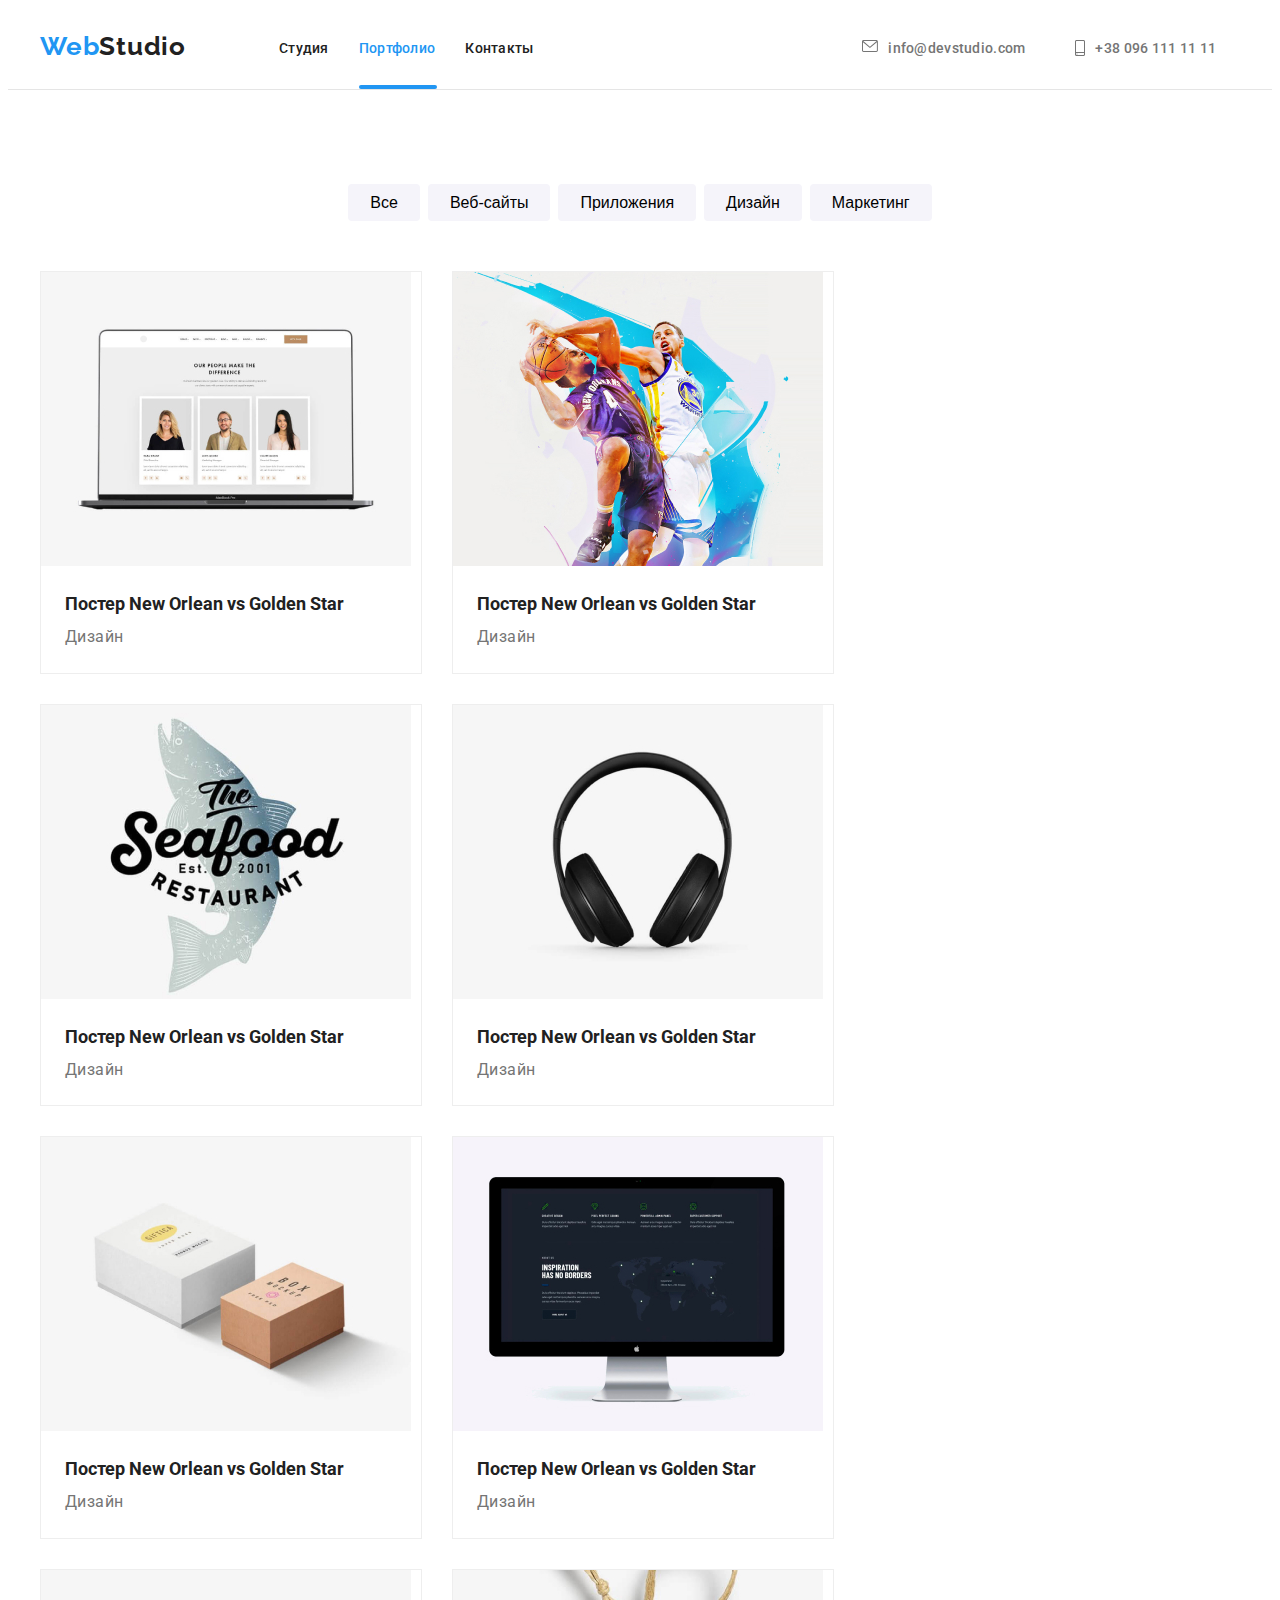
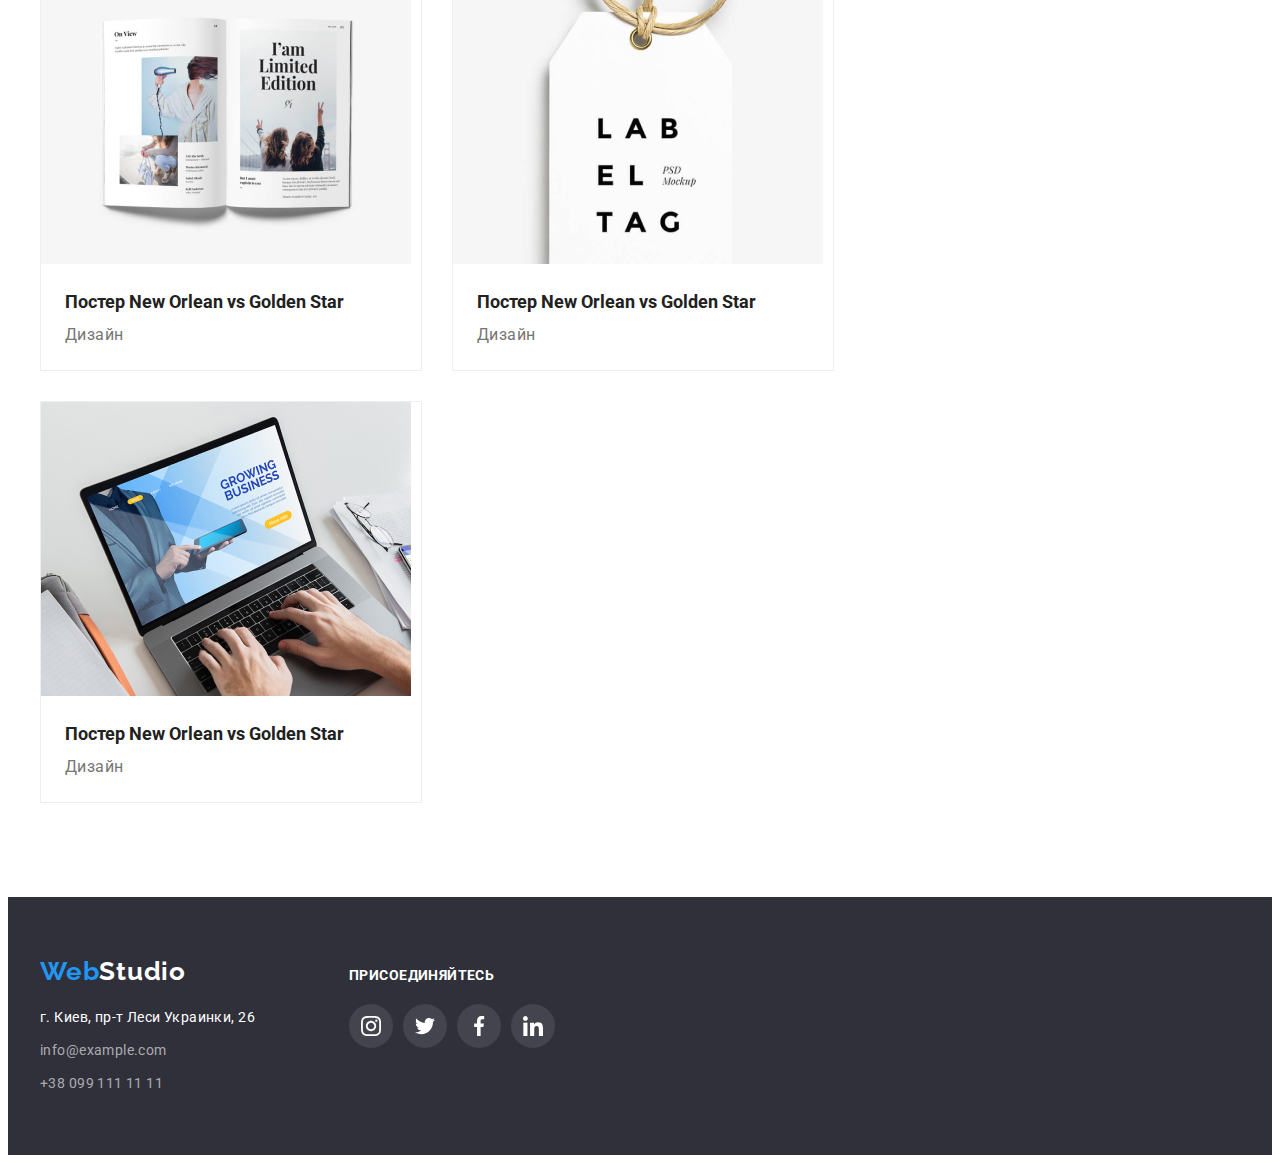
==== portfolio.html @ 20bf2d60 "Перенос" ====
<!DOCTYPE html>
<html lang="ru">

<head>
    <meta charset="UTF-8">
    <meta http-equiv="X-UA-Compatible" content="IE=edge">
    <meta name="viewport" content="width=device-width, initial-scale=1.0">
    <link rel="stylesheet" href="https://cdnjs.cloudflare.com/ajax/libs/modern-normalize/1.1.0/modern-normalize.min.css" integrity="sha512-wpPYUAdjBVSE4KJnH1VR1HeZfpl1ub8YT/NKx4PuQ5NmX2tKuGu6U/JRp5y+Y8XG2tV+wKQpNHVUX03MfMFn9Q==" crossorigin="anonymous" referrerpolicy="no-referrer">
    <link href="https://fonts.googleapis.com/css2?family=Raleway:wght@700&family=Roboto:wght@400;500;700;900&display=swap" rel="stylesheet">
    <link rel="stylesheet" href="./css/styles.css">
    <title> Домашнее задание #5</title>
</head>

<body>
    <header class="page-header">
        <!-- навигация -->
        <div class="container flex-box">
            <nav class="header-flex flex-box">
                <a class="logo link " href="./index.html"><span class="web-logo">Web</span><span class="studio-logo-header">Studio</span></a>
                <ul class="navigation-list flex-box">
                    <li class="nav-item">
                        <a class="nav-link link header-padding" href="./index.html">Студия</a>
                    </li>
                    <li class="nav-item">
                        <a class="nav-link link header-padding partfolio-bottom-line" href="./portfolio.html"><span class="accent-color">Портфолио</span></a>
                    </li>
                    <li class="nav-item">
                        <a class="nav-link link header-padding" href="">Контакты</a>
                    </li>
                </ul>
            </nav>
            <!-- контакты -->
            <ul class="contacts-list ">
                <li class="contacts-item ">
                    <a class="contacts-link link header-padding" href="mailto:info@devstudio.com ">info@devstudio.com
                                <svg class="header-icon-mail " >
                                    <use href="./images/symbol-defs.svg#icon-mail" ></use>
                                </svg>
                    </a>
                </li>
                <li class="contacts-item"> <a class=" contacts-link link header-padding " href="tel:+380961111111 "> +38 096 111 11 11
                                <svg class="header-icon-phone" >
                                    <use href="./images/symbol-defs.svg#icon-phone" ></use>
                                </svg>
            </a>
                </li>
            </ul>
        </div>
    </header>
    <main>
        <!-- партфолио -->
        <section class="sections">
            <div class="container ">
                <h1 class="hidden-title">Партфолио</h1>
                <ul class="buttons-list flex-box">
                    <li class="list-item-buttons"><button type="button" class="partfolio-buttons">Все</button> </li>
                    <li class="list-item-buttons"><button type="button" class="partfolio-buttons">Веб-сайты</button></li>
                    <li class="list-item-buttons"><button type="button" class="partfolio-buttons">Приложения</button></li>
                    <li class="list-item-buttons"><button type="button" class="partfolio-buttons">Дизайн</button></li>
                    <li class="list-item-buttons"><button type="button" class="partfolio-buttons">Маркетинг</button></li>
                </ul>
            </div>
            <div class="container">
                <ul class="partfolio-item-list flex-box">
                    <li class="partfolio-list-item">
                        <a href="" class="partfolio-link">
                            <div class="partfolio-img-wrap">
                                <img src="./images/portfolio/techno-crack-image.jpg" alt="Дизайн постера матча по баскетболу" width="370">
                                <p class="partfolio-image-text-up">Технокряк это современная площадка. Компании используют эту платформу для цифрового шпионажа и атак на защищённые сервера конкурентов.</p>
                            </div>
                            <div class="partfolio-card-text">
                                <h2 class="partfolio-image-name">Постер New Orlean vs Golden Star</h2>
                                <p class="partfolio-image-text">Дизайн</p>
                            </div>
                        </a>
                    </li>
                    <li class="partfolio-list-item">
                        <a href="" class="partfolio-link">
                            <div class="partfolio-img-wrap">
                                <img src="./images/portfolio/new-orlean-vs-golden-star.jpg" alt="Дизайн постера матча по баскетболу" width="370">
                                <p class="partfolio-image-text-up">Технокряк это современная площадка. Компании используют эту платформу для цифрового шпионажа и атак на защищённые сервера конкурентов.</p>
                            </div>
                            <div class="partfolio-card-text">
                                <h2 class="partfolio-image-name">Постер New Orlean vs Golden Star</h2>
                                <p class="partfolio-image-text">Дизайн</p>
                            </div>
                        </a>
                    </li>
                    <li class="partfolio-list-item">
                        <a href="" class="partfolio-link">
                            <div class="partfolio-img-wrap">
                                <img src="./images/portfolio/seafood-restaurant.jpg" alt="Дизайн постера матча по баскетболу" width="370">
                                <p class="partfolio-image-text-up">Технокряк это современная площадка. Компании используют эту платформу для цифрового шпионажа и атак на защищённые сервера конкурентов.</p>
                            </div>
                            <div class="partfolio-card-text">
                                <h2 class="partfolio-image-name">Постер New Orlean vs Golden Star</h2>
                                <p class="partfolio-image-text">Дизайн</p>
                            </div>
                        </a>
                    </li>
                    <li class="partfolio-list-item">
                        <a href="" class="partfolio-link">
                            <div class="partfolio-img-wrap">
                                <img src="./images/portfolio/prime-project.jpg" alt="Дизайн постера матча по баскетболу" width="370">
                                <p class="partfolio-image-text-up">Технокряк это современная площадка. Компании используют эту платформу для цифрового шпионажа и атак на защищённые сервера конкурентов.</p>
                            </div>
                            <div class="partfolio-card-text">
                                <h2 class="partfolio-image-name">Постер New Orlean vs Golden Star</h2>
                                <p class="partfolio-image-text">Дизайн</p>
                            </div>
                        </a>
                    </li>
                    <li class="partfolio-list-item">
                        <a href="" class="partfolio-link">
                            <div class="partfolio-img-wrap">
                                <img src="./images/portfolio/boxes-project.jpg" alt="Дизайн постера матча по баскетболу" width="370">
                                <p class="partfolio-image-text-up">Технокряк это современная площадка. Компании используют эту платформу для цифрового шпионажа и атак на защищённые сервера конкурентов.</p>
                            </div>
                            <div class="partfolio-card-text">
                                <h2 class="partfolio-image-name">Постер New Orlean vs Golden Star</h2>
                                <p class="partfolio-image-text">Дизайн</p>
                            </div>
                        </a>
                    </li>
                    <li class="partfolio-list-item">
                        <a href="" class="partfolio-link">
                            <div class="partfolio-img-wrap">
                                <img src="./images/portfolio/inspiration-has-no-borders.jpg" alt="Дизайн постера матча по баскетболу" width="370">
                                <p class="partfolio-image-text-up">Технокряк это современная площадка. Компании используют эту платформу для цифрового шпионажа и атак на защищённые сервера конкурентов.</p>
                            </div>
                            <div class="partfolio-card-text">
                                <h2 class="partfolio-image-name">Постер New Orlean vs Golden Star</h2>
                                <p class="partfolio-image-text">Дизайн</p>
                            </div>
                        </a>
                    </li>
                    <li class="partfolio-list-item">
                        <a href="" class="partfolio-link">
                            <div class="partfolio-img-wrap">
                                <img src="./images/portfolio/limited-edition.jpg" alt="Дизайн постера матча по баскетболу" width="370">
                                <p class="partfolio-image-text-up">Технокряк это современная площадка. Компании используют эту платформу для цифрового шпионажа и атак на защищённые сервера конкурентов.</p>
                            </div>
                            <div class="partfolio-card-text">
                                <h2 class="partfolio-image-name">Постер New Orlean vs Golden Star</h2>
                                <p class="partfolio-image-text">Дизайн</p>
                            </div>
                        </a>
                    </li>
                    <li class="partfolio-list-item">
                        <a href="" class="partfolio-link">
                            <div class="partfolio-img-wrap">
                                <img src="./images/portfolio/lab-project.jpg" alt="Дизайн постера матча по баскетболу" width="370">
                                <p class="partfolio-image-text-up">Технокряк это современная площадка. Компании используют эту платформу для цифрового шпионажа и атак на защищённые сервера конкурентов.</p>
                            </div>
                            <div class="partfolio-card-text">
                                <h2 class="partfolio-image-name">Постер New Orlean vs Golden Star</h2>
                                <p class="partfolio-image-text">Дизайн</p>
                            </div>
                        </a>
                    </li>
                    <li class="partfolio-list-item">
                        <a href="" class="partfolio-link">
                            <div class="partfolio-img-wrap">
                                <img src="./images/portfolio/growing-business.jpg" alt="Дизайн постера матча по баскетболу" width="370">
                                <p class="partfolio-image-text-up">Технокряк это современная площадка. Компании используют эту платформу для цифрового шпионажа и атак на защищённые сервера конкурентов.</p>
                            </div>
                            <div class="partfolio-card-text">
                                <h2 class="partfolio-image-name">Постер New Orlean vs Golden Star</h2>
                                <p class="partfolio-image-text">Дизайн</p>
                            </div>
                        </a>
                    </li class="partfolio-list-item">
                </ul>
            </div>
        </section>
    </main>
    <footer class="footer footer-section-padding">
        <div class="container  footer-conteiner">
            <div class="address-container">
                <a class="logo link footer-logo-padding " href="./index.html "><span class="web-logo ">Web</span><span class="studio-logo-fotter ">Studio</span></a>
                <address>   
                <p class="address-text ">г. Киев, пр-т Леси Украинки, 26 </p>
                <a class=" address-link link " href="mailto:info@example.com ">info@example.com</a> <br />
                <a class=" address-link link " href="tel:+380991111111 ">+38 099 111 11 11</a>
            </address>
            </div>
            <div class="footer-social-container">
                <p class="join">присоединяйтесь</p>
                <ul class="footer-social-list">
                    <li>
                    </li>
                    <li class="social-links-items-footer ">
                        <a class="social-link-footer " href=" ">
                            <svg class="link-icon-footer ">
                                    <use href="./images/symbol-defs.svg#icon-instagram "></use>
                                </svg>
                        </a>
                    </li>
                    <li class="social-links-items-footer ">
                        <a class="social-link-footer " href=" ">
                            <svg class="link-icon-footer ">
                                    <use href="./images/symbol-defs.svg#icon-twitter "></use>
                                </svg>
                        </a>
                    </li>
                    <li class="social-links-items-footer ">
                        <a class="social-link-footer " href=" ">
                            <svg class="link-icon-footer ">
                                    <use href="./images/symbol-defs.svg#icon-facebook "></use>
                                </svg>
                        </a>
                    </li>
                    <li class="social-links-items-footer ">
                        <a class="social-link-footer " href=" ">
                            <svg class="link-icon-footer ">
                                    <use href="./images/symbol-defs.svg#icon-linkedin "></use>
                                </svg>
                        </a>
                    </li>
                </ul>
            </div>
    </footer>
</body>

</html>
---- css/styles.css ----
:root {
    --main-text: #757575;
    --title-text: #212121;
    --accent: #2196F3;
    --main-bg: #FFFFFF;
    --hero-bg: #2F303A;
    --header-borderline: #E5E5E5;
    --secondary-bg: #F5F4FA;
    --partfolio-border: #EEEEEE;
    --soc-link: #AFB1B8;
    --soc-link-h: #ffffff;
    --footerbcg-soc-link: #43444D;
    --clients-border: #AFB1B8;
    --gap: 30px;
    --item: 1;
}

body {
    font-family: Roboto, sans-serif, Raleway;
    background-color: var(--main-bg);
    color: var(--main-text);
}

p,
h1,
h2,
h3 {
    margin: 0;
    padding: 0;
}

ul,
ol {
    margin: 0;
    padding: 0;
    list-style: none;
}

.sections {
    padding: 94px 0px;
}

.container {
    margin: auto;
    padding-left: 15px;
    padding-right: 15px;
    width: 1200px;
}

.hero-container {
    margin: auto;
    padding-left: 15px;
    padding-right: 15px;
    min-width: 1600px;
}

img {
    display: block;
    max-width: 100%;
    height: auto;
}

.flex-box {
    display: flex;
}

.page-header {
    border-bottom: 1px solid var(--header-borderline);
}


/* header section */

.navigation-list {
    display: flex;
    margin-right: 305px;
    list-style: none;
    font-style: normal;
    font-weight: 500;
    font-size: 14px;
    line-height: 1.2;
    letter-spacing: 0.02em;
    color: var(--title-text);
}

.nav-item+.nav-item {
    margin-left: 30px;
}

.nav-link {
    position: relative;
    display: block;
    padding-top: 32px;
    padding-bottom: 32px;
    color: var(--title-text);
}

.bottom-line::after {
    display: block;
    content: '';
    height: 4px;
    width: 48px;
    background-color: var(--accent);
    border-radius: 2px;
    position: absolute;
    bottom: 0px;
    left: 0px;
}

.partfolio-bottom-line::after {
    display: block;
    content: '';
    height: 4px;
    width: 78px;
    background-color: var(--accent);
    border-radius: 2px;
    position: absolute;
    bottom: 0px;
    left: 0px;
}


/* :not(:last-child) */

.contacts-list {
    display: flex;
    margin-bottom: 0;
    margin-right: auto;
    margin-left: auto;
}

.contacts-item {
    display: flex;
    justify-content: center;
    align-items: center;
    width: 100%;
    height: 100%;
    list-style: none;
    font-style: normal;
    font-weight: 500;
    font-size: 14px;
    line-height: 1.2;
    letter-spacing: 0.02em;
}

.contacts-item+.contacts-item {
    margin-left: 50px;
}

.header-icon-mail {
    width: 16px;
    height: 12px;
    fill: currentColor;
    order: -1;
    margin-right: 10px;
}

.header-icon-phone {
    width: 10px;
    height: 16px;
    fill: currentColor;
    order: -1;
    margin-right: 10px;
}


/* :not(:last-child) */

.contacts-link {
    display: flex;
    margin-right: 0px;
    padding-top: 32px;
    padding-bottom: 32px;
    color: var(--main-text);
}

.header-icons-list {
    display: flex;
    align-items: center;
    justify-content: center;
}

.header-icons-items {
    width: 16px;
    height: 12px;
}

.header-icons-items+.header-icons-items {
    margin-left: 10px;
}

.header-icons {
    width: 100%;
    height: 100%;
}


/* height="12" width="16"
height="16" width="10" */


/* 
.icon-mail::before {
    background-image: url(../images/icons-header/icon-mail.svg);
}

.icon-phone::before {
    background-image: url(../images/icons-header/icon-tel.svg);
    height: 16px;
    width: 10px;
} */

.accent-color {
    color: var(--accent);
}

.link {
    text-decoration: none;
    transition: color 250ms linear;
}

.link:hover,
.link:focus {
    color: var(--accent);
}

.logo {
    padding-top: 24px;
    padding-bottom: 25px;
    margin-right: 93px;
    font-family: Raleway;
    font-weight: bold;
    font-size: 26px;
    line-height: 1.1;
    letter-spacing: 0.03em;
}

.web-logo {
    color: var(--accent);
}

.studio-logo-header {
    color: var(--title-text);
}

.studio-logo-fotter {
    color: var(--main-bg)
}


/* hero section */

.hero {
    padding-top: 200px;
    padding-bottom: 200px;
    text-align: center;
    /* background-color: var(--hero-bg); */
}

.hero-bcg {
    max-width: 1600px;
    max-height: 600px;
    margin-right: auto;
    margin-left: auto;
    background-image: linear-gradient( rgba(25, 28, 38, 0.5), rgba(25, 28, 38, 0.5)), url(../images/hero-bcg/hero.jpg);
    background-position: center;
    background-size: contain;
}

.hero-title {
    margin-right: auto;
    margin-left: auto;
    margin-bottom: 30px;
    max-width: 700px;
    font-weight: 900;
    font-size: 44px;
    line-height: 1.4;
    letter-spacing: 0.06em;
    text-transform: uppercase;
    color: var(--main-bg);
}

.hero-button {
    /* margin-bottom: 200px; */
    min-width: 200px;
    min-height: 50px;
    box-shadow: 0px 4px 4px rgba(0, 0, 0, 0.15);
    border-radius: 4px;
    background-color: var(--accent);
    color: var(--main-bg);
}

.hero-button-text {
    font-family: Roboto;
    font-style: normal;
    font-weight: bold;
    font-size: 16px;
    line-height: 1.9;
    letter-spacing: 0.06em;
    color: var(--main-bg);
}


/* main styles */

.section-title {
    margin: 0;
    margin-bottom: 50px;
    font-weight: bold;
    font-size: 36px;
    line-height: 1.2;
    text-align: center;
    letter-spacing: 0.03em;
    color: var(--title-text);
}


/* advantages */

.section-f-s-p-b {
    padding-top: 94px;
    padding-bottom: 47px;
}

.hidden-title {
    visibility: hidden;
    width: 0;
    height: 0;
}

.advantage-title {
    font-style: normal;
    font-weight: bold;
    font-size: 14px;
    line-height: 1.2;
    letter-spacing: 0.03em;
    text-transform: uppercase;
    color: var(--title-text);
    margin-bottom: 10px;
}

.advantage-flex {
    display: flex;
    flex-direction: row;
}

.advantage-list-item+.advantage-list-item {
    margin-left: 30px;
}

.advantage-list-item::before {
    display: block;
    content: '';
    height: 120px;
    width: 270px;
    margin-bottom: 30px;
    background: #F5F4FA;
    border-radius: 4px;
    background-repeat: no-repeat;
    background-position: center;
    background-size: auto;
}

.antenna::before {
    background-image: url(../images/advantage-svg/antenna.svg);
}

.clock::before {
    background-image: url(../images/advantage-svg/clock.svg);
}

.diagram::before {
    background-image: url(../images/advantage-svg/diagram.svg);
}

.astronaut::before {
    background-image: url(../images/advantage-svg/astronaut.svg);
}


/* .contacts-item:not(:last-child) {
    margin-left: 30px;
} */

.advantage-text {
    max-width: 270px;
    font-style: normal;
    font-weight: normal;
    font-size: 14px;
    line-height: 1.7;
    letter-spacing: 0.03em;
    color: var(--main-text);
}


/* section about us */

.section-f-s-p-t {
    padding-top: 47px;
    padding-bottom: 94px;
}

.centered {
    text-align: center;
}

.about-us-photo+.about-us-photo {
    margin-left: 30px;
}

.about-us-img {
    position: relative;
}

.about-img-text {
    position: absolute;
    bottom: 0px;
    right: 0px;
    width: 370px;
    height: 70px;
    background: rgba(47, 48, 58, 0.8);
}

.about-us-text {
    position: absolute;
    bottom: 50%;
    right: 50%;
    transform: translate(50%, 50%);
    width: 205px;
    height: 16px;
    font-weight: bold;
    font-size: 14px;
    line-height: 16px;
    text-align: center;
    letter-spacing: 0.03em;
    text-transform: uppercase;
    color: #FFFFFF;
}


/* .about-us-photo:not(:last-child){
    margin-right: 30px;
} */


/* section our team */

.team-title {
    margin-bottom: 10px;
    font-style: normal;
    font-weight: 500;
    font-size: 16px;
    line-height: 1.2;
    letter-spacing: 0.03em;
    color: var(--title-text);
}

.our-team-cards {
    border-radius: 0px 0px 4px 4px;
    box-shadow: 0px 1px 3px rgba(0, 0, 0, 0.12), 0px 1px 1px rgba(0, 0, 0, 0.14), 0px 2px 1px rgba(0, 0, 0, 0.2);
    background-color: var(--main-bg);
}

.our-team-cards+.our-team-cards {
    margin-left: 30px;
}

.our-team-cards-text {
    padding-top: 30px;
    padding-bottom: 30px;
}


/*  .our-team-cards:not(:last-child){
    margin-right: 30px;
}*/

.team-profession {
    margin-bottom: 16px;
    font-style: normal;
    font-weight: normal;
    font-size: 16px;
    line-height: 1.2;
    letter-spacing: 0.03em;
    color: var(--main-text);
}

.social-links {
    display: flex;
    justify-content: center;
    align-items: center;
}

.social-links-items {
    width: 44px;
    height: 44px;
}

.social-links-items+.social-links-items {
    margin-left: 10px;
}

.social-link {
    width: 100%;
    height: 100%;
    border-radius: 50%;
    display: flex;
    align-items: center;
    justify-content: center;
    color: var(--soc-link);
    transition: background-color 250ms linear, color 250ms linear;
}

.link-icon {
    width: 20px;
    height: 20px;
    fill: currentColor;
}

.social-link:hover,
.social-link:focus {
    background-color: var(--accent);
    color: var(--soc-link-h);
}

.section-bcg {
    background-color: var(--secondary-bg);
}


/* //////////////////////////////////////    CLIENTS   //////////////////////////////////////*/

.clients-list {
    display: flex;
    justify-content: center;
    align-items: center;
}

.clients-list-item {
    width: 170px;
    height: 92px;
}

.clients-list-item+.clients-list-item {
    margin-left: 30px;
}

.clients-link {
    width: 100%;
    height: 100%;
    border: 1px solid var(--clients-border);
    border-radius: 4px;
    display: flex;
    justify-content: center;
    align-items: center;
    color: var(--clients-border);
    transition: color 250ms linear, background-color 250ms linear;
}

.clients-svg {
    width: 106px;
    height: 60px;
    fill: currentColor;
}

.clients-link:focus,
.clients-link:hover {
    border-color: var(--accent);
    color: var(--accent);
    cursor: pointer;
}


/* =======================FOOTER==================== */

.footer {
    background-color: var(--hero-bg);
}

.footer-section-padding {
    padding-top: 60px;
    padding-bottom: 60px;
}

.footer-conteiner {
    display: flex;
    align-items: baseline;
    align-content: center;
}

.footer-logo-padding {
    display: block;
    padding: 0;
    margin-bottom: 20px;
}

.footer-social-list {
    display: flex;
    align-content: center;
}

.footer-social-container {
    align-content: center;
    margin-left: 70px;
}

.footer-social-list {
    display: flex;
    justify-content: center;
    align-items: center;
}

.social-links-items-footer {
    width: 44px;
    height: 44px;
}

.social-links-items-footer+.social-links-items-footer {
    margin-left: 10px;
}

.social-link-footer {
    width: 100%;
    height: 100%;
    border-radius: 50%;
    display: flex;
    justify-content: center;
    align-items: center;
    color: var(--main-bg);
    background-color: var(--footerbcg-soc-link);
    transition: background-color 250ms linear;
}

.link-icon-footer {
    width: 20px;
    height: 20px;
    fill: currentColor;
}

.social-link-footer:hover,
.social-link-footer:focus {
    background-color: var(--accent);
}

.join {
    display: inline-block;
    margin-bottom: 20px;
    font-style: normal;
    font-weight: bold;
    font-size: 14px;
    line-height: 1.1;
    letter-spacing: 0.03em;
    text-transform: uppercase;
    color: var(--main-bg);
}

.address-text {
    max-width: 231px;
    margin-bottom: 9px;
    font-style: normal;
    font-weight: normal;
    font-size: 14px;
    line-height: 1.7;
    letter-spacing: 0.03em;
    color: var(--main-bg);
}

.address-link {
    display: inline-block;
    font-style: normal;
    font-weight: normal;
    font-size: 14px;
    line-height: 1.7;
    letter-spacing: 0.03em;
    color: rgba(255, 255, 255, 0.6);
}

.address-link:not(:last-child) {
    margin-bottom: 9px;
}


/* ///////////////////////////////////Partfolio styles //////////////////////////////////////////////////////////////*/

.partfolio-buttons {
    padding-top: 6px;
    padding-bottom: 6px;
    padding-left: 22px;
    padding-right: 22px;
    font-weight: 500;
    font-size: 16px;
    line-height: 1.6;
    text-align: center;
    cursor: pointer;
    background-color: var(--secondary-bg);
    border: transparent;
    border-radius: 4px;
    transition: color 250ms linear, background-color 250ms linear;
}

.partfolio-buttons:focus,
.partfolio-buttons:hover {
    color: var(--main-bg);
    background-color: var(--accent);
    box-shadow: 0px 3px 1px rgba(0, 0, 0, 0.1), 0px 1px 2px rgba(0, 0, 0, 0.08), 0px 2px 2px rgba(0, 0, 0, 0.12);
}

.partfolio-card-text {
    padding-top: 20px;
    padding-bottom: 20px;
    padding-left: 24px;
    padding-right: 24px;
}

.partfolio-image-name {
    font-weight: bold;
    font-size: 18px;
    line-height: 2.0;
    color: var(--title-text);
}

.partfolio-image-text {
    font-style: normal;
    font-weight: normal;
    font-size: 16px;
    line-height: 1.9;
    letter-spacing: 0.03em;
    color: var(--main-text);
}

.buttons-list {
    margin-bottom: 50px;
    justify-content: center;
}

.list-item-buttons+.list-item-buttons {
    margin-left: 8px;
}

.partfolio-item-list {
    flex-wrap: wrap;
    margin-bottom: -30px;
    margin-right: -30px;
}

.partfolio-list-item {
    text-decoration: none;
    flex-basis: calc(100% / 3 - 30px);
    margin-right: 30px;
    margin-bottom: 30px;
    background: var(--main-bg);
    border: 1px solid var(--partfolio-border);
}

.partfolio-list-item:hover .partfolio-image-text-up,
.partfolio-list-item:focus .partfolio-image-text-up {
    box-shadow: 0px 4px 4px rgba(0, 0, 0, 0.25);
    transform: translateY(0%);
}


/* =============================partfolio effects=================== */

.partfolio-link {
    text-decoration: none;
}

.partfolio-img-wrap {
    position: relative;
    overflow: hidden;
}

.partfolio-image-text-up {
    position: absolute;
    top: 0;
    left: 0;
    font-size: 18px;
    line-height: 1.7;
    letter-spacing: 0.03em;
    color: #ffffff;
    background-color: var(--accent);
    height: 100%;
    padding: 63px 24px;
    transform: translateY(100%);
    transition: transform 250ms linear;
}


/* ========================MODAL=================== */

.backdrop {
    position: fixed;
    top: 0px;
    left: 0px;
    width: 100%;
    height: 100%;
    background: rgba(0, 0, 0, 0.2);
}

.is-hidden {
    visibility: hidden;
    opacity: 0;
    pointer-events: none;
}

.modal {
    position: absolute;
    top: 50%;
    left: 50%;
    transform: translate(-50%, -50%);
    width: 528px;
    height: 581px;
    box-shadow: 0px 1px 3px rgba(0, 0, 0, 0.12), 0px 1px 1px rgba(0, 0, 0, 0.14), 0px 2px 1px rgba(0, 0, 0, 0.2);
    border-radius: 4px;
    background-color: #fff;
}

.modal-close {
    position: absolute;
    top: 8px;
    right: 8px;
    width: 30px;
    height: 30px;
    border: 1px solid rgba(0, 0, 0, 0.1);
    border-radius: 50%;
}

.icon-close {
    position: absolute;
    top: 5px;
    right: 5px;
    width: 18px;
    height: 18px;
}
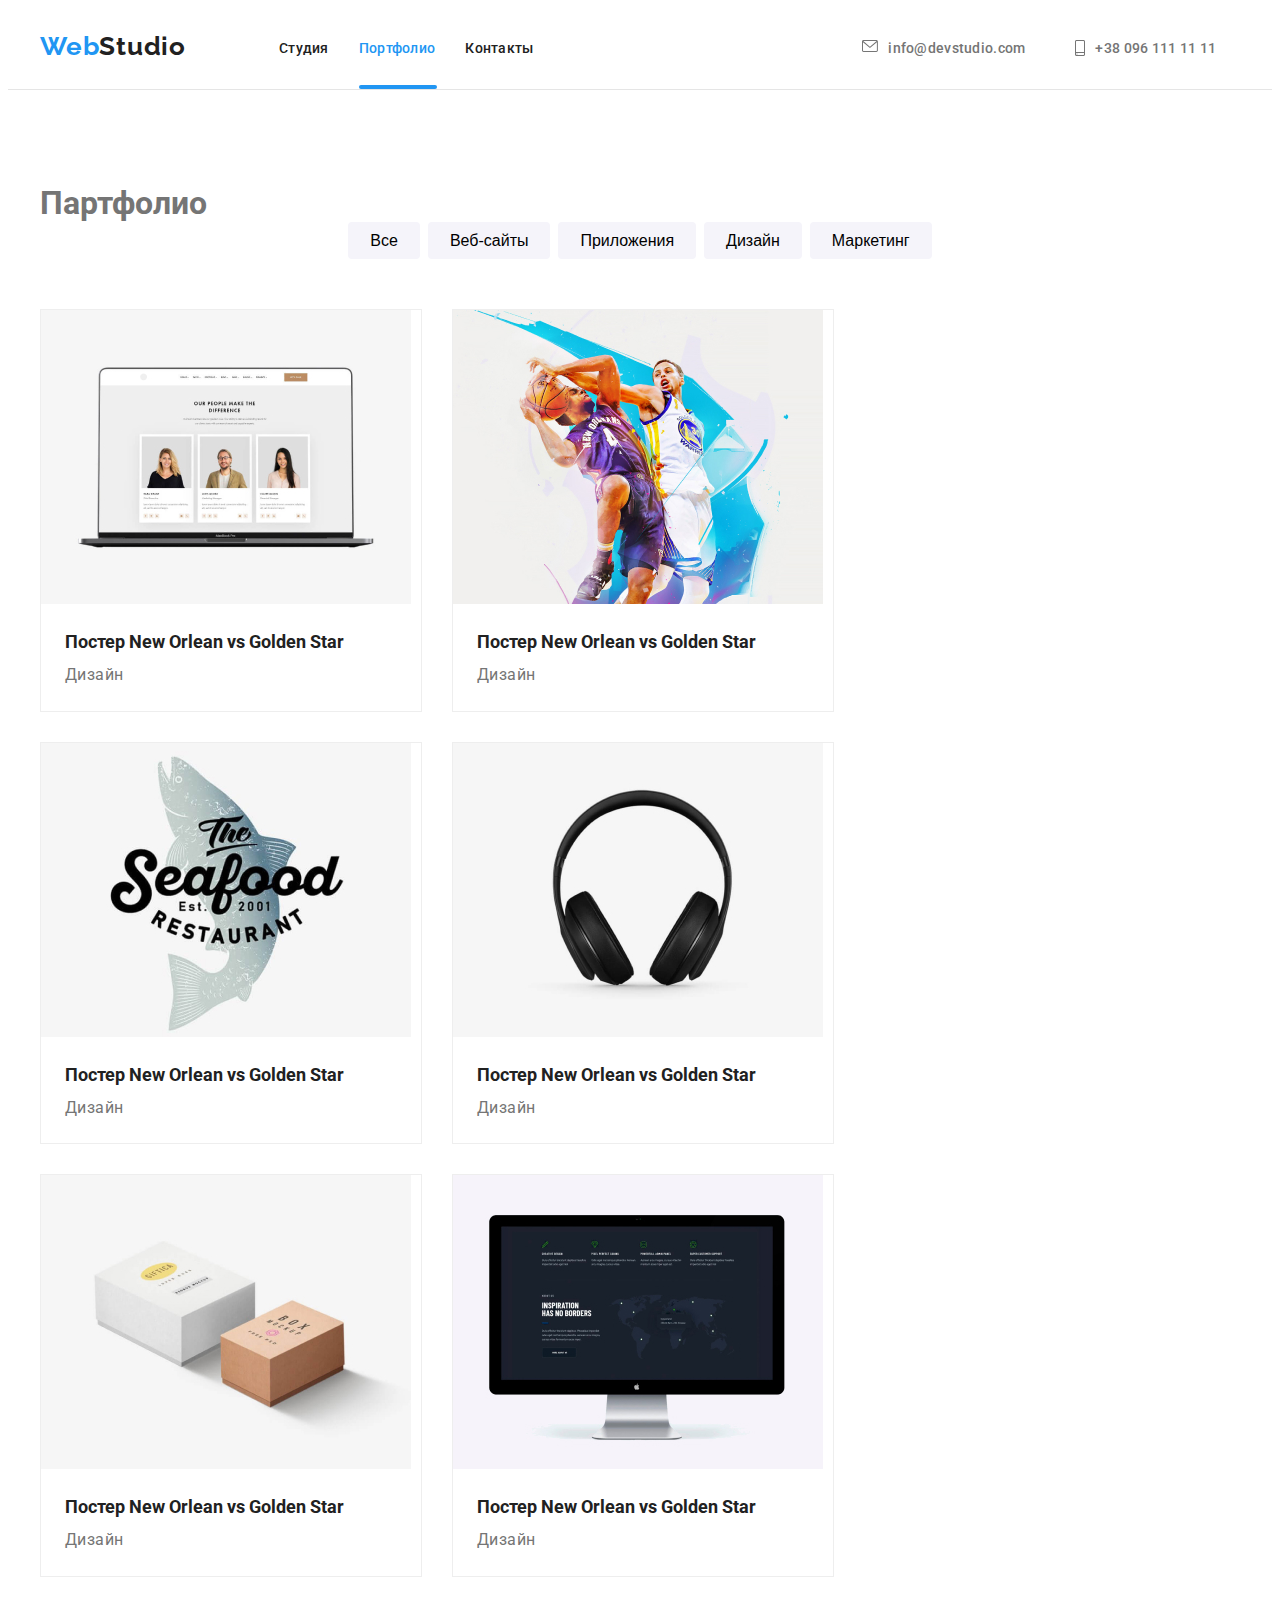
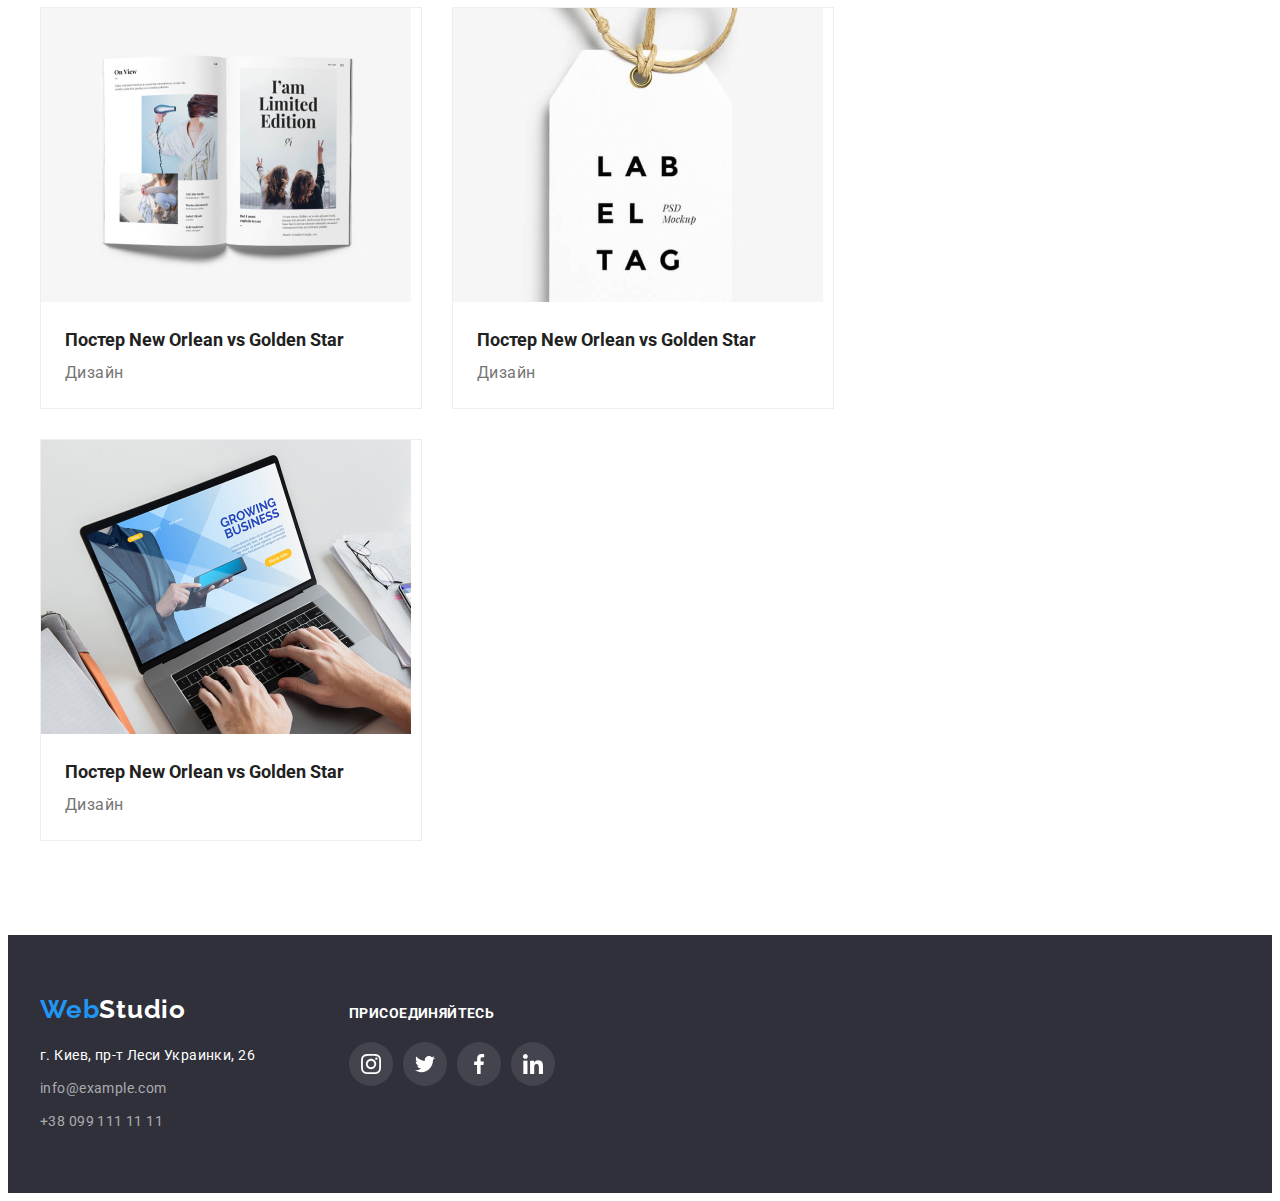
==== commit e7663308: "hw6" ====
--- a/portfolio.html
+++ b/portfolio.html
@@ -8,7 +8,7 @@
     <link rel="stylesheet" href="https://cdnjs.cloudflare.com/ajax/libs/modern-normalize/1.1.0/modern-normalize.min.css" integrity="sha512-wpPYUAdjBVSE4KJnH1VR1HeZfpl1ub8YT/NKx4PuQ5NmX2tKuGu6U/JRp5y+Y8XG2tV+wKQpNHVUX03MfMFn9Q==" crossorigin="anonymous" referrerpolicy="no-referrer">
     <link href="https://fonts.googleapis.com/css2?family=Raleway:wght@700&family=Roboto:wght@400;500;700;900&display=swap" rel="stylesheet">
     <link rel="stylesheet" href="./css/styles.css">
-    <title> Домашнее задание #5</title>
+    <title> Домашнее задание #6</title>
 </head>
 
 <body>
--- a/css/styles.css
+++ b/css/styles.css
@@ -1,4 +1,4 @@
-:root {
+    :root {
     --main-text: #757575;
     --title-text: #212121;
     --accent: #2196F3;
@@ -46,7 +46,18 @@
     padding-right: 15px;
     width: 1200px;
 }
-
+.visually-hidden {
+    position: absolute;
+    white-space: nowrap;
+    width: 1px;
+    height: 1px;
+    overflow: hidden;
+    border: 0;
+    padding: 0;
+    clip: rect(0 0 0 0);
+    clip-path: inset(50%);
+    margin: -1px;
+}
 .hero-container {
     margin: auto;
     padding-left: 15px;
@@ -201,13 +212,13 @@
 
 /* 
 .icon-mail::before {
-    background-image: url(../images/icons-header/icon-mail.svg);
+background-image: url(../images/icons-header/icon-mail.svg);
 }
 
 .icon-phone::before {
-    background-image: url(../images/icons-header/icon-tel.svg);
-    height: 16px;
-    width: 10px;
+background-image: url(../images/icons-header/icon-tel.svg);
+height: 16px;
+width: 10px;
 } */
 
 .accent-color {
@@ -322,12 +333,6 @@
     padding-bottom: 47px;
 }
 
-.hidden-title {
-    visibility: hidden;
-    width: 0;
-    height: 0;
-}
-
 .advantage-title {
     font-style: normal;
     font-weight: bold;
@@ -379,7 +384,7 @@
 
 
 /* .contacts-item:not(:last-child) {
-    margin-left: 30px;
+margin-left: 30px;
 } */
 
 .advantage-text {
@@ -439,7 +444,7 @@
 
 
 /* .about-us-photo:not(:last-child){
-    margin-right: 30px;
+margin-right: 30px;
 } */
 
 
@@ -472,7 +477,7 @@
 
 
 /*  .our-team-cards:not(:last-child){
-    margin-right: 30px;
+margin-right: 30px;
 }*/
 
 .team-profession {
@@ -679,7 +684,55 @@
     margin-bottom: 9px;
 }
 
-
+.footer-form{
+align-content: center;
+margin-left: 70px;
+}
+.footer-form-input{
+    width: 358px;
+    height: 50px;
+    background-color: transparent;
+    border: 1px solid rgba(255, 255, 255, 0.3);
+    filter: drop-shadow(0px 4px 4px rgba(0, 0, 0, 0.15));
+    border-radius: 4px;
+    outline: none;
+    padding-right: 12px;
+}
+.footer-button-submit{
+    position: relative;
+    width: 200px;
+    height: 50px;
+
+    background: #2196F3;
+    box-shadow: 0px 4px 4px rgba(0, 0, 0, 0.15);
+    border-radius: 4px;
+    margin-left: 12px; 
+}
+.footer-button-text{
+    margin-top: 10px;
+    margin-bottom: 10px;
+    margin-left: 21px;
+    margin-right: 62px;
+    font-style: normal;
+    font-weight: bold;
+    font-size: 16px;
+    line-height: calc(30 / 16);
+    letter-spacing: 0.06em;
+
+    color: #FFFFFF;
+}
+.flex{
+    display: flex;
+}
+.send-icon{
+    position: absolute;
+    top: 50%;
+    right: 28px;
+    transform: translateY(-50%);
+    width: 24px;
+    height: 24px;
+    fill: #FFFFFF;
+}
 /* ///////////////////////////////////Partfolio styles //////////////////////////////////////////////////////////////*/
 
 .partfolio-buttons {
@@ -823,6 +876,7 @@
     height: 30px;
     border: 1px solid rgba(0, 0, 0, 0.1);
     border-radius: 50%;
+    cursor: pointer;
 }
 
 .icon-close {
@@ -831,4 +885,159 @@
     right: 5px;
     width: 18px;
     height: 18px;
+}
+
+
+/* ====================== FORM ============================= */
+
+.form-padding {
+    padding: 40px;
+}
+
+.modal-field {
+    margin-bottom:10px;
+}
+.modal-textarea{
+    margin-bottom: 20px;
+
+}
+.Modal-chekbox{
+    margin-bottom: 30px;
+}
+.form-title {
+    display: block;
+    margin-bottom: 12px;
+    font-style: normal;
+    font-weight: bold;
+    font-size: 20px;
+    line-height: calc(23 / 20);
+    text-align: center;
+    letter-spacing: 0.03em;
+    color: #212121;
+}
+
+.form-label {
+    display: block;
+    font-style: normal;
+    font-weight: normal;
+    font-size: 12px;
+    line-height: calc(14 / 12);
+    letter-spacing: 0.01em;
+}
+
+.label-text {
+    display: block;
+    width: 80px;
+    height: 14px;
+    font-style: normal;
+    font-weight: normal;
+    font-size: 12px;
+    line-height: calc(14 / 12);
+    letter-spacing: 0.01em;
+    margin-bottom: 4px;
+}
+
+.input-wrap {
+    position: relative;
+}
+
+.form-input {
+    width: 100%;
+    height: 40px;
+    background-color: transparent;
+    border: 1px solid rgba(33, 33, 33, 0.2);
+    border-radius: 5px;
+    padding-left: 35px;
+    outline: none;
+}
+
+.form-input:focus {
+    border-color: var(--accent);
+}
+
+.form-input:focus+.form-icons {
+    fill: var(--accent);
+}
+
+.form-textarea {
+    width: 100%;
+    height: 120px;
+    padding: 12px 16px;
+    resize: none;
+    background-color: transparent;
+    border: 1px solid rgba(33, 33, 33, 0.2);
+    box-sizing: border-box;
+    border-radius: 4px;
+    outline: none;
+}
+
+.form-textarea:focus {
+    border-color: var(--accent);
+}
+
+.form-icons {
+    position: absolute;
+    width: 18px;
+    height: 18px;
+    left: 5px;
+    top: 50%;
+    transform: translateY(-50%);
+}
+
+.check-text {
+    font-style: normal;
+    font-weight: normal;
+    font-size: 14px;
+    line-height: calc(24 /14);
+    letter-spacing: 0.03em;
+    display: flex;
+    align-items: center;
+    justify-content: center;
+}
+
+.icon-check {
+    width: 11px;
+    height: 9px;
+    fill: #ffffff;
+}
+
+.check-text span {
+    width: 15px;
+    height: 15px;
+    border: 2px solid #000000;
+    border-radius: 2px;
+    margin-right: 5px;
+    display: flex;
+    align-items: center;
+    justify-content: center;
+}
+.check-link{
+    color: var(--accent);
+}
+.form-check:checked + .check-text span{
+    background-color: var(--accent);
+    border: none;
+}
+
+.form-submit-button{
+    width: 200px;
+height: 50px;
+cursor: pointer;
+background: #2196F3;
+box-shadow: 0px 4px 4px rgba(0, 0, 0, 0.15);
+border-radius: 4px;
+margin-left: auto;
+margin-right: auto;
+display: flex;
+align-items: center;
+justify-content: center;
+}
+
+.form-button-text{
+    font-style: normal;
+font-weight: bold;
+font-size: 16px;
+line-height: calc(30 / 16);
+letter-spacing: 0.06em;
+color: #FFFFFF;
 }